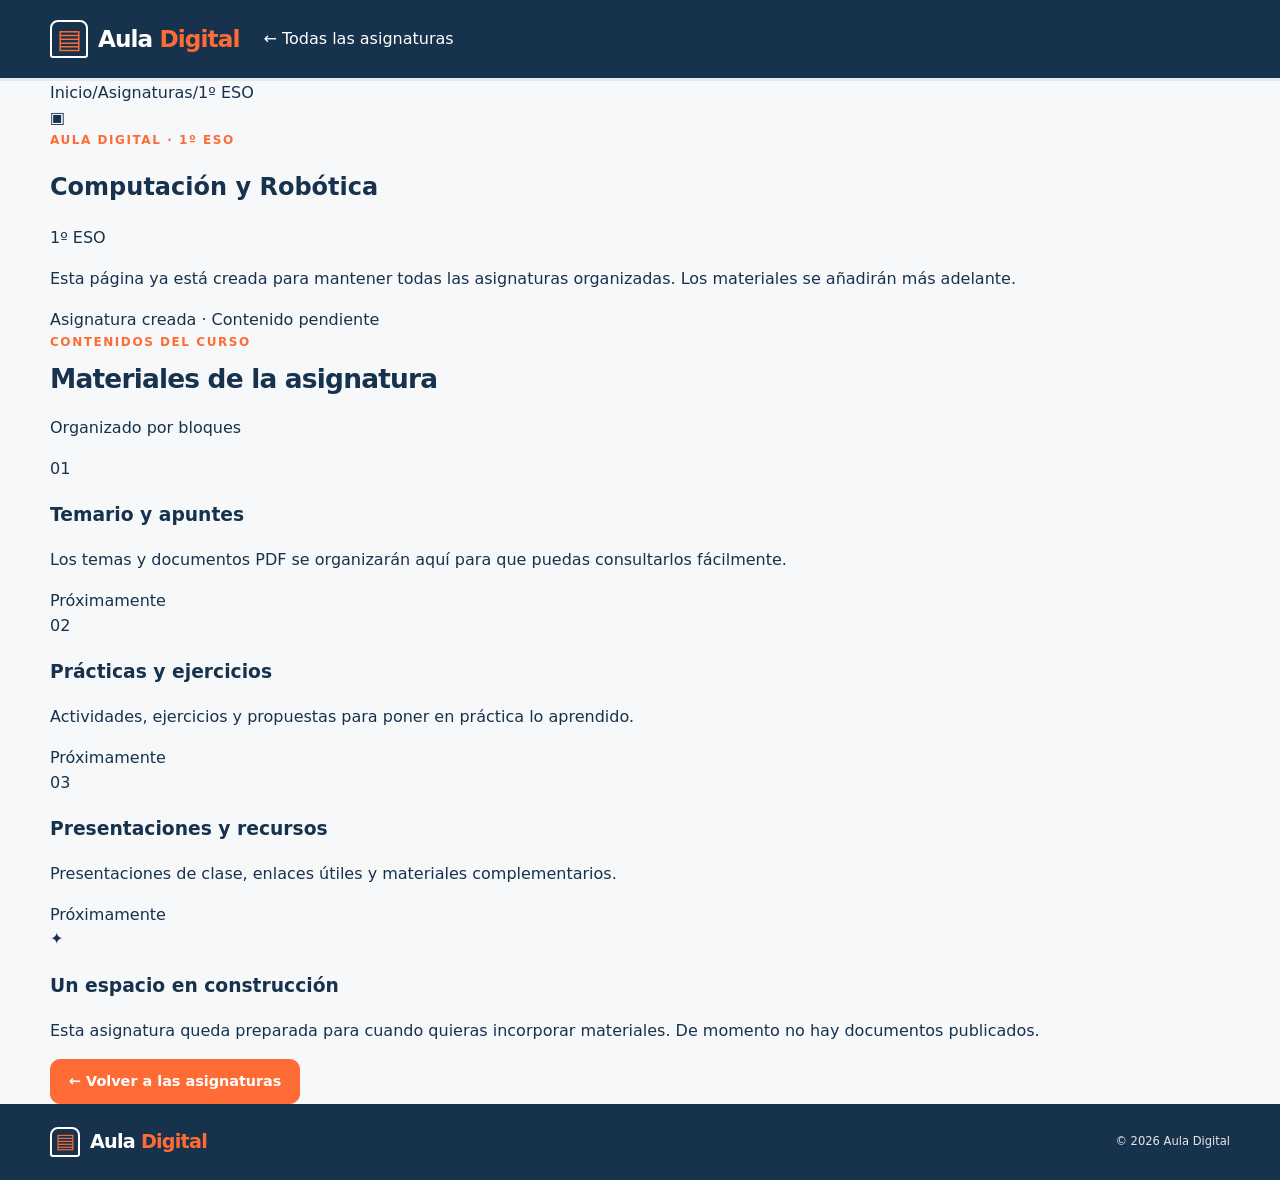
==== asignaturas/computacion-robotica-1-eso/index.html @ ad60e900 "Crear página de Computación y Robótica 1º ESO" ====
<!doctype html>
<html lang="es">
<head>
<meta charset="utf-8">
<meta name="viewport" content="width=device-width, initial-scale=1">
<meta name="description" content="Espacio reservado para la asignatura de Computación y Robótica de 1º de ESO.">
<title>Computación y Robótica · 1º ESO | Aula Digital</title>
<link rel="stylesheet" href="../../style.css">
<link rel="stylesheet" href="../../subject.css">
</head>
<body>
<header class="site-header">
  <div class="container nav-wrap">
    <a class="brand" href="../../index.html"><span class="brand-mark" aria-hidden="true">▤</span><span>Aula <em>Digital</em></span></a>
    <a class="back-link" href="../../index.html#asignaturas">← Todas las asignaturas</a>
  </div>
</header>
<main>
  <section class="subject-hero"><div class="container subject-hero-inner">
    <a class="breadcrumb" href="../../index.html">Inicio</a><span class="breadcrumb-sep">/</span><a class="breadcrumb" href="../../index.html#asignaturas">Asignaturas</a><span class="breadcrumb-sep">/</span><span class="breadcrumb-current">1º ESO</span>
    <div class="subject-heading"><div class="large-subject-icon" aria-hidden="true">▣</div><div><p class="eyebrow">AULA DIGITAL · 1º ESO</p><h1>Computación y Robótica</h1><p class="subject-level">1º ESO</p></div></div>
    <p class="subject-intro">Esta página ya está creada para mantener todas las asignaturas organizadas. Los materiales se añadirán más adelante.</p>
    <span class="status-pill">Asignatura creada · Contenido pendiente</span>
  </div></section>
  <section class="container subject-content-area">
    <div class="subject-section-heading"><div><p class="eyebrow">CONTENIDOS DEL CURSO</p><h2>Materiales de la asignatura</h2></div><p class="muted">Organizado por bloques</p></div>
    <div class="material-grid">
      <article class="material-card"><span class="material-number">01</span><div><h3>Temario y apuntes</h3><p>Los temas y documentos PDF se organizarán aquí para que puedas consultarlos fácilmente.</p></div><span class="material-status">Próximamente</span></article>
      <article class="material-card"><span class="material-number">02</span><div><h3>Prácticas y ejercicios</h3><p>Actividades, ejercicios y propuestas para poner en práctica lo aprendido.</p></div><span class="material-status">Próximamente</span></article>
      <article class="material-card"><span class="material-number">03</span><div><h3>Presentaciones y recursos</h3><p>Presentaciones de clase, enlaces útiles y materiales complementarios.</p></div><span class="material-status">Próximamente</span></article>
    </div>
    <div class="subject-note"><span class="note-icon" aria-hidden="true">✦</span><div><h3>Un espacio en construcción</h3><p>Esta asignatura queda preparada para cuando quieras incorporar materiales. De momento no hay documentos publicados.</p></div></div>
    <a class="button button-primary return-button" href="../../index.html#asignaturas">← Volver a las asignaturas</a>
  </section>
</main>
<footer class="site-footer"><div class="container footer-inner"><a class="brand footer-brand" href="../../index.html"><span class="brand-mark" aria-hidden="true">▤</span><span>Aula <em>Digital</em></span></a><p class="copyright">© <span id="year"></span> Aula Digital</p></div></footer>
<script>document.querySelector("#year").textContent = new Date().getFullYear();</script>
</body></html>
---- style.css ----
:root{--navy:#17324D;--orange:#FF6B35;--page:#F7F8FA;--surface:#FFFFFF;--muted:#66717C;--border:#E4E7EB;--navy-soft:#edf2f6;--radius:14px}
*{box-sizing:border-box}html{scroll-behavior:smooth;scroll-padding-top:90px}body{margin:0;background:var(--page);color:var(--navy);font-family:Inter,ui-sans-serif,system-ui,-apple-system,"Segoe UI",sans-serif;line-height:1.55}a{color:inherit;text-decoration:none}button,input{font:inherit}.container{width:min(1180px,calc(100% - 48px));margin-inline:auto}
.site-header{position:sticky;top:0;z-index:10;background:var(--navy);color:var(--surface);border-bottom:3px solid var(--border)}.nav-wrap{min-height:78px;display:flex;align-items:center;gap:24px}.brand{display:inline-flex;align-items:center;gap:10px;font-size:1.45rem;font-weight:800;white-space:nowrap;letter-spacing:-.04em}.brand em{color:var(--orange);font-style:normal}.brand-mark{display:inline-grid;place-items:center;width:38px;height:38px;border:2px solid var(--surface);border-radius:8px 8px 3px 3px;color:var(--orange);font-size:1.65rem;line-height:1}.main-nav{display:flex;align-items:center;justify-content:center;gap:4px;flex:1}.nav-link{padding:26px 10px 22px;font-size:.84rem;border-bottom:3px solid transparent}.nav-link:hover,.nav-link.active{border-bottom-color:var(--orange)}.search-box{display:flex;align-items:center;gap:9px;width:210px;padding:9px 13px;background:var(--surface);color:var(--navy);border:1px solid var(--border);border-radius:999px}.search-box span{font-size:1.4rem;line-height:1}.search-box input{min-width:0;width:100%;color:var(--navy);background:transparent;border:0;outline:0;font-size:.82rem}.search-box input::placeholder{color:var(--muted)}.menu-toggle{display:none;background:transparent;border:1px solid var(--border);color:var(--surface);border-radius:8px;padding:7px 10px}
.hero{background:var(--navy-soft);border-bottom:1px solid var(--border)}.hero-grid{min-height:300px;display:grid;grid-template-columns:1.05fr .9fr .48fr;align-items:center;gap:32px;padding-block:36px}.eyebrow{margin:0 0 8px;color:var(--orange);font-size:.75rem;font-weight:800;letter-spacing:.13em}.hero h1{margin:0;font-size:clamp(2.6rem,5vw,4.2rem);line-height:1.06;letter-spacing:-.055em}.hero h1 span{color:var(--orange)}.hero-lead{max-width:480px;margin:14px 0 22px;color:var(--muted);font-size:1.05rem}.button{display:inline-flex;align-items:center;justify-content:center;gap:12px;min-height:44px;padding:10px 18px;border-radius:10px;font-weight:750;font-size:.9rem}.button-primary{color:var(--surface);background:var(--orange);border:1px solid var(--orange)}.button-primary:hover{background:var(--navy);border-color:var(--navy)}
.hero-art{position:relative;min-height:190px;display:flex;align-items:center;justify-content:center}.art-circle{position:absolute;width:220px;height:220px;border-radius:50%;background:var(--border)}.art-screen{position:relative;z-index:1;display:grid;place-items:center;width:180px;height:120px;border:9px solid var(--navy);border-radius:13px;background:var(--surface);box-shadow:0 12px 0 -5px var(--navy)}.art-screen span{color:var(--orange);font-size:2.2rem;font-weight:800}.art-books{position:absolute;z-index:2;left:0;bottom:25px;display:flex;flex-direction:column;gap:4px}.art-books i{display:block;width:88px;height:17px;border:3px solid var(--navy);border-left:10px solid var(--orange);border-radius:5px;background:var(--surface)}.art-books i:nth-child(2){width:78px;margin-left:8px}.art-books i:nth-child(3){width:96px}.art-gear{position:absolute;top:4px;right:12%;color:var(--navy);font-size:3.2rem}.art-pencil{position:absolute;bottom:20px;right:1%;color:var(--orange);font-size:2.6rem;transform:rotate(12deg)}.hero-quote{margin:0;padding-left:18px;border-left:3px solid var(--orange);font-weight:750;font-style:italic}.hero-quote p{margin:0 0 12px;font-size:1.08rem}.hero-quote cite{color:var(--muted);font-size:.8rem;font-weight:500}
.section{padding-block:35px 20px}.section-heading{display:flex;align-items:center;justify-content:space-between;margin-bottom:18px}.section-title{display:flex;align-items:center;gap:14px}.section-icon{color:var(--orange);font-size:2.15rem;line-height:1}.section-title .eyebrow{margin-bottom:0;font-size:.65rem}h2{margin:0;font-size:1.65rem;letter-spacing:-.03em}.results-count{margin:0;color:var(--muted);font-size:.85rem}.subject-grid{display:grid;grid-template-columns:repeat(3,minmax(0,1fr));gap:14px}.subject-card{min-height:145px;display:flex;align-items:flex-start;gap:17px;position:relative;padding:21px 24px;border:1px solid var(--border);border-radius:9px;background:var(--surface);transition:border-color .18s,transform .18s}.subject-card:hover{border-color:var(--orange);transform:translateY(-2px)}.subject-icon{display:grid;place-items:center;flex:0 0 42px;width:42px;height:42px;color:var(--navy);font-size:2rem;line-height:1}.subject-content{display:flex;flex-direction:column;align-items:flex-start;min-width:0;padding-right:12px}.subject-content strong{font-size:1rem;line-height:1.35}.level{display:inline-block;margin-top:7px;padding:1px 9px;border:1px solid var(--orange);border-radius:999px;color:var(--orange);font-size:.73rem;font-weight:700}.subject-description{margin-top:12px;color:var(--muted);font-size:.78rem;line-height:1.55}.status{margin-top:7px;color:var(--muted);font-size:.7rem}.card-arrow{position:absolute;right:14px;top:50%;transform:translateY(-50%);color:var(--orange);font-size:1.8rem}.empty-state{padding:24px;text-align:center;color:var(--muted);background:var(--surface);border:1px dashed var(--border);border-radius:var(--radius)}
.info-strip{display:flex;align-items:center;gap:18px;margin-top:4px;margin-bottom:28px;padding:19px 23px;background:var(--navy-soft);border-radius:10px}.bulb{color:var(--orange);font-size:2.2rem}.info-strip h3,.mini-panel h3{margin:0 0 3px;font-size:.98rem}.info-strip p,.mini-panel p{margin:0;color:var(--muted);font-size:.84rem}.strip-note{margin-left:auto;color:var(--orange);font-weight:750;font-style:italic;white-space:nowrap}.extra-sections{display:grid;grid-template-columns:repeat(2,minmax(0,1fr));gap:14px;padding-bottom:34px}.mini-panel{padding:22px;border:1px solid var(--border);border-radius:var(--radius);background:var(--surface)}.mini-icon{color:var(--orange);font-size:1.6rem}.mini-panel h3{margin-top:8px}.site-footer{background:var(--navy);color:var(--surface)}.footer-inner{min-height:76px;display:flex;align-items:center;justify-content:space-between;gap:22px}.footer-brand{font-size:1.2rem}.footer-brand .brand-mark{width:30px;height:30px;font-size:1.3rem}.footer-links{display:flex;flex-wrap:wrap;gap:20px;margin:0;font-size:.75rem}.footer-links a:hover{color:var(--orange)}.copyright{margin:0;color:var(--border);font-size:.72rem;white-space:nowrap}[hidden]{display:none!important}
@media(max-width:1050px){.nav-wrap{gap:15px;flex-wrap:wrap;padding-block:12px}.main-nav{order:3;width:100%;justify-content:flex-start;overflow-x:auto}.nav-link{padding:10px 12px;white-space:nowrap}.search-box{margin-left:auto}.hero-grid{grid-template-columns:1fr 1fr}.hero-quote{grid-column:1/-1;max-width:450px}.subject-grid{grid-template-columns:repeat(2,minmax(0,1fr))}}
@media(max-width:650px){.container{width:min(100% - 30px,520px)}.nav-wrap{min-height:68px}.brand{font-size:1.25rem}.menu-toggle{display:inline-block;margin-left:auto}.search-box{order:2;width:100%;margin:0}.main-nav{display:none;order:3;flex-direction:column;align-items:stretch;gap:0;padding-bottom:6px}.main-nav.open{display:flex}.nav-link{border-bottom:0;border-left:3px solid transparent;padding:9px 12px}.nav-link.active{border-left-color:var(--orange)}.hero-grid{grid-template-columns:1fr;gap:12px;padding-block:32px}.hero-art{min-height:175px;order:2}.hero-quote{order:3}.hero h1{font-size:3.1rem}.hero-lead{font-size:.98rem}.section{padding-top:28px}.section-heading{align-items:flex-end;gap:10px}.section-title .eyebrow{display:none}h2{font-size:1.45rem}.subject-grid{grid-template-columns:1fr;gap:10px}.subject-card{min-height:130px;padding:18px 19px}.info-strip{align-items:flex-start;padding:17px}.strip-note{display:none}.extra-sections{grid-template-columns:1fr}.footer-inner{align-items:flex-start;flex-direction:column;padding-block:20px}.footer-links{gap:10px 16px}}
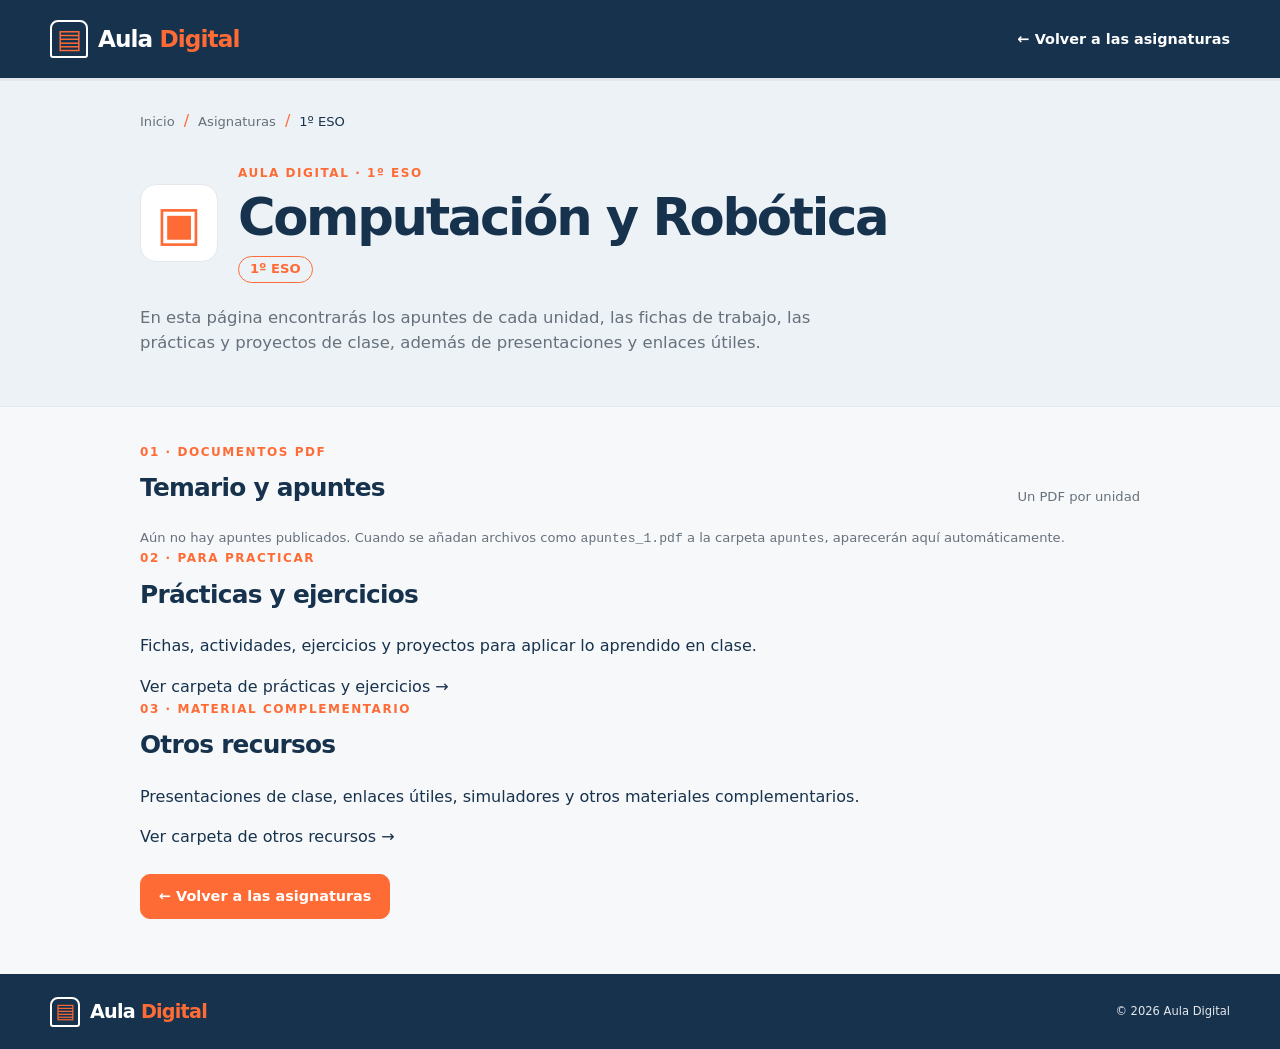
==== commit ea3dc7ad: "Organizar página de Computación y Robótica 1º ESO" ====
--- a/asignaturas/computacion-robotica-1-eso/index.html
+++ b/asignaturas/computacion-robotica-1-eso/index.html
@@ -3,36 +3,42 @@
 <head>
 <meta charset="utf-8">
 <meta name="viewport" content="width=device-width, initial-scale=1">
-<meta name="description" content="Espacio reservado para la asignatura de Computación y Robótica de 1º de ESO.">
+<meta name="description" content="Apuntes PDF, prácticas, ejercicios y recursos de Computación y Robótica de 1º ESO.">
 <title>Computación y Robótica · 1º ESO | Aula Digital</title>
 <link rel="stylesheet" href="../../style.css">
 <link rel="stylesheet" href="../../subject.css">
 </head>
 <body>
-<header class="site-header">
-  <div class="container nav-wrap">
-    <a class="brand" href="../../index.html"><span class="brand-mark" aria-hidden="true">▤</span><span>Aula <em>Digital</em></span></a>
-    <a class="back-link" href="../../index.html#asignaturas">← Todas las asignaturas</a>
-  </div>
-</header>
+<header class="site-header"><div class="container nav-wrap">
+<a class="brand" href="../../index.html"><span class="brand-mark" aria-hidden="true">▤</span><span>Aula <em>Digital</em></span></a>
+<a class="back-link" href="../../index.html#asignaturas">← Volver a las asignaturas</a>
+</div></header>
 <main>
-  <section class="subject-hero"><div class="container subject-hero-inner">
-    <a class="breadcrumb" href="../../index.html">Inicio</a><span class="breadcrumb-sep">/</span><a class="breadcrumb" href="../../index.html#asignaturas">Asignaturas</a><span class="breadcrumb-sep">/</span><span class="breadcrumb-current">1º ESO</span>
-    <div class="subject-heading"><div class="large-subject-icon" aria-hidden="true">▣</div><div><p class="eyebrow">AULA DIGITAL · 1º ESO</p><h1>Computación y Robótica</h1><p class="subject-level">1º ESO</p></div></div>
-    <p class="subject-intro">Esta página ya está creada para mantener todas las asignaturas organizadas. Los materiales se añadirán más adelante.</p>
-    <span class="status-pill">Asignatura creada · Contenido pendiente</span>
-  </div></section>
-  <section class="container subject-content-area">
-    <div class="subject-section-heading"><div><p class="eyebrow">CONTENIDOS DEL CURSO</p><h2>Materiales de la asignatura</h2></div><p class="muted">Organizado por bloques</p></div>
-    <div class="material-grid">
-      <article class="material-card"><span class="material-number">01</span><div><h3>Temario y apuntes</h3><p>Los temas y documentos PDF se organizarán aquí para que puedas consultarlos fácilmente.</p></div><span class="material-status">Próximamente</span></article>
-      <article class="material-card"><span class="material-number">02</span><div><h3>Prácticas y ejercicios</h3><p>Actividades, ejercicios y propuestas para poner en práctica lo aprendido.</p></div><span class="material-status">Próximamente</span></article>
-      <article class="material-card"><span class="material-number">03</span><div><h3>Presentaciones y recursos</h3><p>Presentaciones de clase, enlaces útiles y materiales complementarios.</p></div><span class="material-status">Próximamente</span></article>
-    </div>
-    <div class="subject-note"><span class="note-icon" aria-hidden="true">✦</span><div><h3>Un espacio en construcción</h3><p>Esta asignatura queda preparada para cuando quieras incorporar materiales. De momento no hay documentos publicados.</p></div></div>
-    <a class="button button-primary return-button" href="../../index.html#asignaturas">← Volver a las asignaturas</a>
-  </section>
-</main>
+<section class="subject-hero"><div class="container subject-hero-inner">
+<a class="breadcrumb" href="../../index.html">Inicio</a><span class="breadcrumb-sep">/</span><a class="breadcrumb" href="../../index.html#asignaturas">Asignaturas</a><span class="breadcrumb-sep">/</span><span class="breadcrumb-current">1º ESO</span>
+<div class="subject-heading"><div class="large-subject-icon" aria-hidden="true">▣</div><div><p class="eyebrow">AULA DIGITAL · 1º ESO</p><h1>Computación y Robótica</h1><p class="subject-level">1º ESO</p></div></div>
+<p class="subject-intro">En esta página encontrarás los apuntes de cada unidad, las fichas de trabajo, las prácticas y proyectos de clase, además de presentaciones y enlaces útiles.</p>
+</div></section>
+<section class="container subject-content-area">
+<section class="resource-section" id="temario"><div class="subject-section-heading"><div><p class="eyebrow">01 · DOCUMENTOS PDF</p><h2>Temario y apuntes</h2></div><p class="muted">Un PDF por unidad</p></div>
+<div class="material-grid unit-grid" id="unit-list" data-folder="apuntes"><p class="muted">Comprobando los apuntes disponibles…</p></div>
+<p class="empty-materials muted" id="unit-empty" hidden>Aún no hay apuntes publicados. Cuando se añadan archivos como <code>apuntes_1.pdf</code> a la carpeta <code>apuntes</code>, aparecerán aquí automáticamente.</p></section>
+<section class="resource-section" id="practicas"><div class="subject-section-heading"><div><p class="eyebrow">02 · PARA PRACTICAR</p><h2>Prácticas y ejercicios</h2></div></div>
+<div class="resource-panel"><p>Fichas, actividades, ejercicios y proyectos para aplicar lo aprendido en clase.</p><a class="text-link" href="practicas/">Ver carpeta de prácticas y ejercicios →</a></div></section>
+<section class="resource-section" id="recursos"><div class="subject-section-heading"><div><p class="eyebrow">03 · MATERIAL COMPLEMENTARIO</p><h2>Otros recursos</h2></div></div>
+<div class="resource-panel"><p>Presentaciones de clase, enlaces útiles, simuladores y otros materiales complementarios.</p><a class="text-link" href="recursos/">Ver carpeta de otros recursos →</a></div></section>
+<a class="button button-primary return-button" href="../../index.html#asignaturas">← Volver a las asignaturas</a>
+</section></main>
 <footer class="site-footer"><div class="container footer-inner"><a class="brand footer-brand" href="../../index.html"><span class="brand-mark" aria-hidden="true">▤</span><span>Aula <em>Digital</em></span></a><p class="copyright">© <span id="year"></span> Aula Digital</p></div></footer>
-<script>document.querySelector("#year").textContent = new Date().getFullYear();</script>
+<script>
+document.querySelector("#year").textContent = new Date().getFullYear();
+(async function(){
+ const list=document.querySelector("#unit-list"), empty=document.querySelector("#unit-empty");
+ const files=Array.from({length:20},(_,i)=>i+1);
+ const found=await Promise.all(files.map(async n=>{const name="apuntes_"+n+".pdf";try{const r=await fetch("apuntes/"+name,{method:"HEAD"});return r.ok?{n,name}:null}catch(e){return null}}));
+ const available=found.filter(Boolean);list.replaceChildren();
+ available.forEach(({n,name})=>{const card=document.createElement("article");card.className="material-card";const num=document.createElement("span");num.className="material-number";num.textContent=String(n).padStart(2,"0");const body=document.createElement("div");const title=document.createElement("h3");title.textContent="Unidad "+n;const desc=document.createElement("p");desc.textContent="Apuntes de la unidad "+n+" en PDF.";body.append(title,desc);const link=document.createElement("a");link.className="material-status";link.href="apuntes/"+name;link.target="_blank";link.rel="noopener";link.textContent="Abrir PDF ↗";card.append(num,body,link);list.append(card)});
+ empty.hidden=available.length>0; if(!available.length) list.hidden=true;
+})();
+</script>
 </body></html>
--- a/subject.css
+++ b/subject.css
@@ -0,0 +1,3 @@
+.back-link{margin-left:auto;color:#FFFFFF;font-size:.9rem;font-weight:650}.back-link:hover,.breadcrumb:hover{color:var(--orange)}
+.subject-hero{background:var(--navy-soft);border-bottom:1px solid var(--border);padding:28px 0 38px}.subject-hero-inner{max-width:1000px}.breadcrumb{color:var(--muted);font-size:.82rem}.breadcrumb-sep{padding:0 9px;color:var(--orange)}.breadcrumb-current{color:var(--navy);font-size:.82rem}.subject-heading{display:flex;align-items:center;gap:20px;margin-top:30px}.large-subject-icon{display:grid;place-items:center;flex:0 0 78px;width:78px;height:78px;border:1px solid var(--border);border-radius:16px;background:var(--surface);color:var(--orange);font-size:3rem}.subject-heading .eyebrow{margin-bottom:6px}.subject-heading h1{margin:0;font-size:clamp(2rem,4vw,3.2rem);line-height:1.15;letter-spacing:-.045em}.subject-level{display:inline-block;margin:9px 0 0;padding:2px 11px;border:1px solid var(--orange);border-radius:999px;color:var(--orange);font-size:.82rem;font-weight:750}.subject-intro{max-width:720px;margin:22px 0 12px;color:var(--muted);font-size:1.03rem}.status-pill{display:inline-flex;padding:5px 11px;border-radius:999px;background:var(--surface);border:1px solid var(--border);color:var(--muted);font-size:.78rem;font-weight:650}.subject-content-area{max-width:1000px;padding-top:36px;padding-bottom:55px}.subject-section-heading{display:flex;align-items:end;justify-content:space-between;gap:16px;margin-bottom:20px}.subject-section-heading h2{font-size:1.55rem}.muted{margin:0;color:var(--muted);font-size:.82rem}.material-grid{display:grid;grid-template-columns:1fr;gap:12px}.material-card{display:grid;grid-template-columns:52px 1fr auto;align-items:center;gap:18px;padding:22px;background:var(--surface);border:1px solid var(--border);border-radius:12px}.material-number{display:grid;place-items:center;width:48px;height:48px;border-radius:10px;background:var(--navy);color:var(--surface);font-weight:800}.material-card h3{margin:0 0 5px;font-size:1rem}.material-card p{margin:0;color:var(--muted);font-size:.86rem}.material-status{color:var(--orange);font-size:.78rem;font-weight:750;white-space:nowrap}.subject-note{display:flex;gap:15px;align-items:flex-start;margin-top:22px;padding:20px;background:var(--navy-soft);border-radius:12px}.note-icon{color:var(--orange);font-size:1.8rem}.subject-note h3{margin:0 0 4px;font-size:.98rem}.subject-note p{margin:0;color:var(--muted);font-size:.86rem}.return-button{margin-top:24px}.footer-inner .copyright{margin-left:auto}
+@media(max-width:650px){.back-link{font-size:.8rem}.subject-hero{padding-top:22px}.subject-heading{align-items:flex-start;gap:14px;margin-top:24px}.large-subject-icon{flex-basis:58px;width:58px;height:58px;font-size:2.2rem}.subject-heading h1{font-size:1.9rem}.subject-intro{font-size:.95rem}.subject-content-area{padding-top:28px}.subject-section-heading{align-items:flex-start;flex-direction:column}.material-card{grid-template-columns:42px 1fr;gap:12px;padding:16px}.material-number{width:40px;height:40px}.material-status{grid-column:2}.footer-inner .copyright{margin-left:0}}
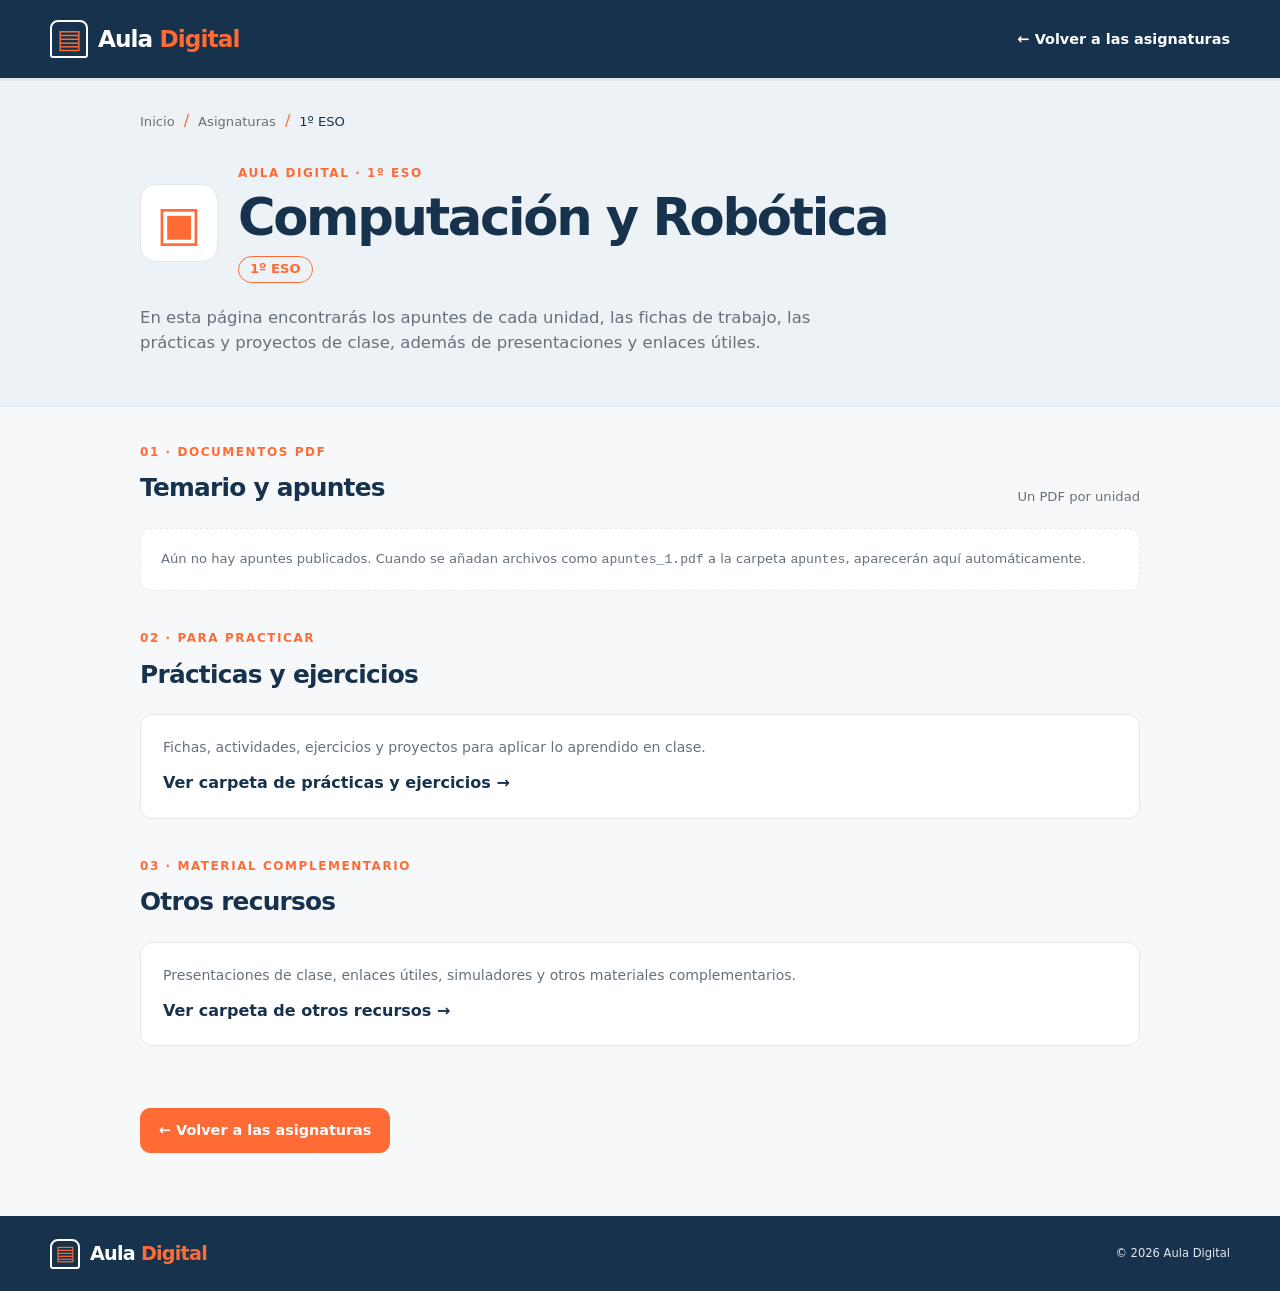
==== commit 403d473e: "Enlazar carpetas de materiales en GitHub" ====
--- a/asignaturas/computacion-robotica-1-eso/index.html
+++ b/asignaturas/computacion-robotica-1-eso/index.html
@@ -24,9 +24,9 @@
 <div class="material-grid unit-grid" id="unit-list" data-folder="apuntes"><p class="muted">Comprobando los apuntes disponibles…</p></div>
 <p class="empty-materials muted" id="unit-empty" hidden>Aún no hay apuntes publicados. Cuando se añadan archivos como <code>apuntes_1.pdf</code> a la carpeta <code>apuntes</code>, aparecerán aquí automáticamente.</p></section>
 <section class="resource-section" id="practicas"><div class="subject-section-heading"><div><p class="eyebrow">02 · PARA PRACTICAR</p><h2>Prácticas y ejercicios</h2></div></div>
-<div class="resource-panel"><p>Fichas, actividades, ejercicios y proyectos para aplicar lo aprendido en clase.</p><a class="text-link" href="practicas/">Ver carpeta de prácticas y ejercicios →</a></div></section>
+<div class="resource-panel"><p>Fichas, actividades, ejercicios y proyectos para aplicar lo aprendido en clase.</p><a class="text-link" href="https://github.com/profealbertod/aula-digital/tree/main/asignaturas/computacion-robotica-1-eso/practicas" target="_blank" rel="noopener">Ver carpeta de prácticas y ejercicios →</a></div></section>
 <section class="resource-section" id="recursos"><div class="subject-section-heading"><div><p class="eyebrow">03 · MATERIAL COMPLEMENTARIO</p><h2>Otros recursos</h2></div></div>
-<div class="resource-panel"><p>Presentaciones de clase, enlaces útiles, simuladores y otros materiales complementarios.</p><a class="text-link" href="recursos/">Ver carpeta de otros recursos →</a></div></section>
+<div class="resource-panel"><p>Presentaciones de clase, enlaces útiles, simuladores y otros materiales complementarios.</p><a class="text-link" href="https://github.com/profealbertod/aula-digital/tree/main/asignaturas/computacion-robotica-1-eso/recursos" target="_blank" rel="noopener">Ver carpeta de otros recursos →</a></div></section>
 <a class="button button-primary return-button" href="../../index.html#asignaturas">← Volver a las asignaturas</a>
 </section></main>
 <footer class="site-footer"><div class="container footer-inner"><a class="brand footer-brand" href="../../index.html"><span class="brand-mark" aria-hidden="true">▤</span><span>Aula <em>Digital</em></span></a><p class="copyright">© <span id="year"></span> Aula Digital</p></div></footer>
--- a/subject.css
+++ b/subject.css
@@ -1,3 +1,5 @@
 .back-link{margin-left:auto;color:#FFFFFF;font-size:.9rem;font-weight:650}.back-link:hover,.breadcrumb:hover{color:var(--orange)}
 .subject-hero{background:var(--navy-soft);border-bottom:1px solid var(--border);padding:28px 0 38px}.subject-hero-inner{max-width:1000px}.breadcrumb{color:var(--muted);font-size:.82rem}.breadcrumb-sep{padding:0 9px;color:var(--orange)}.breadcrumb-current{color:var(--navy);font-size:.82rem}.subject-heading{display:flex;align-items:center;gap:20px;margin-top:30px}.large-subject-icon{display:grid;place-items:center;flex:0 0 78px;width:78px;height:78px;border:1px solid var(--border);border-radius:16px;background:var(--surface);color:var(--orange);font-size:3rem}.subject-heading .eyebrow{margin-bottom:6px}.subject-heading h1{margin:0;font-size:clamp(2rem,4vw,3.2rem);line-height:1.15;letter-spacing:-.045em}.subject-level{display:inline-block;margin:9px 0 0;padding:2px 11px;border:1px solid var(--orange);border-radius:999px;color:var(--orange);font-size:.82rem;font-weight:750}.subject-intro{max-width:720px;margin:22px 0 12px;color:var(--muted);font-size:1.03rem}.status-pill{display:inline-flex;padding:5px 11px;border-radius:999px;background:var(--surface);border:1px solid var(--border);color:var(--muted);font-size:.78rem;font-weight:650}.subject-content-area{max-width:1000px;padding-top:36px;padding-bottom:55px}.subject-section-heading{display:flex;align-items:end;justify-content:space-between;gap:16px;margin-bottom:20px}.subject-section-heading h2{font-size:1.55rem}.muted{margin:0;color:var(--muted);font-size:.82rem}.material-grid{display:grid;grid-template-columns:1fr;gap:12px}.material-card{display:grid;grid-template-columns:52px 1fr auto;align-items:center;gap:18px;padding:22px;background:var(--surface);border:1px solid var(--border);border-radius:12px}.material-number{display:grid;place-items:center;width:48px;height:48px;border-radius:10px;background:var(--navy);color:var(--surface);font-weight:800}.material-card h3{margin:0 0 5px;font-size:1rem}.material-card p{margin:0;color:var(--muted);font-size:.86rem}.material-status{color:var(--orange);font-size:.78rem;font-weight:750;white-space:nowrap}.subject-note{display:flex;gap:15px;align-items:flex-start;margin-top:22px;padding:20px;background:var(--navy-soft);border-radius:12px}.note-icon{color:var(--orange);font-size:1.8rem}.subject-note h3{margin:0 0 4px;font-size:.98rem}.subject-note p{margin:0;color:var(--muted);font-size:.86rem}.return-button{margin-top:24px}.footer-inner .copyright{margin-left:auto}
-@media(max-width:650px){.back-link{font-size:.8rem}.subject-hero{padding-top:22px}.subject-heading{align-items:flex-start;gap:14px;margin-top:24px}.large-subject-icon{flex-basis:58px;width:58px;height:58px;font-size:2.2rem}.subject-heading h1{font-size:1.9rem}.subject-intro{font-size:.95rem}.subject-content-area{padding-top:28px}.subject-section-heading{align-items:flex-start;flex-direction:column}.material-card{grid-template-columns:42px 1fr;gap:12px;padding:16px}.material-number{width:40px;height:40px}.material-status{grid-column:2}.footer-inner .copyright{margin-left:0}}+@media(max-width:650px){.back-link{font-size:.8rem}.subject-hero{padding-top:22px}.subject-heading{align-items:flex-start;gap:14px;margin-top:24px}.large-subject-icon{flex-basis:58px;width:58px;height:58px;font-size:2.2rem}.subject-heading h1{font-size:1.9rem}.subject-intro{font-size:.95rem}.subject-content-area{padding-top:28px}.subject-section-heading{align-items:flex-start;flex-direction:column}.material-card{grid-template-columns:42px 1fr;gap:12px;padding:16px}.material-number{width:40px;height:40px}.material-status{grid-column:2}.footer-inner .copyright{margin-left:0}}
+.main-nav-simple{justify-content:flex-end}.intro-section{padding:36px 0 12px}.intro-section>h2{margin:0 0 20px;font-size:1.8rem}.intro-grid{display:grid;grid-template-columns:repeat(3,minmax(0,1fr));gap:14px}.intro-card{padding:22px;border:1px solid var(--border);border-radius:10px;background:var(--surface)}.intro-number{display:inline-grid;place-items:center;width:34px;height:34px;margin-bottom:10px;border-radius:8px;background:var(--navy);color:var(--surface);font-weight:800}.intro-card h3{margin:0 0 6px;font-size:1rem}.intro-card p,.resource-panel p{margin:0;color:var(--muted);font-size:.88rem}.resource-section{margin-bottom:38px;scroll-margin-top:95px}.resource-panel{padding:22px;border:1px solid var(--border);border-radius:12px;background:var(--surface)}.text-link{display:inline-block;margin-top:12px;color:var(--navy);font-weight:750}.text-link:hover{color:var(--orange)}.empty-materials{padding:20px;border:1px dashed var(--border);border-radius:10px;background:var(--surface)}.unit-grid[hidden]{display:none}.material-status{justify-self:end}.material-status:hover{color:var(--navy)}.return-button{margin-bottom:8px}
+@media(max-width:650px){.intro-grid{grid-template-columns:1fr}.intro-section{padding-top:28px}.intro-section>h2{font-size:1.5rem}.main-nav-simple{display:flex;order:0;width:auto;flex:1;flex-direction:row;padding:0}.main-nav-simple .nav-link{padding:10px}.nav-wrap{gap:12px}.search-box{order:0;width:100%}.material-status{grid-column:2;justify-self:start}}
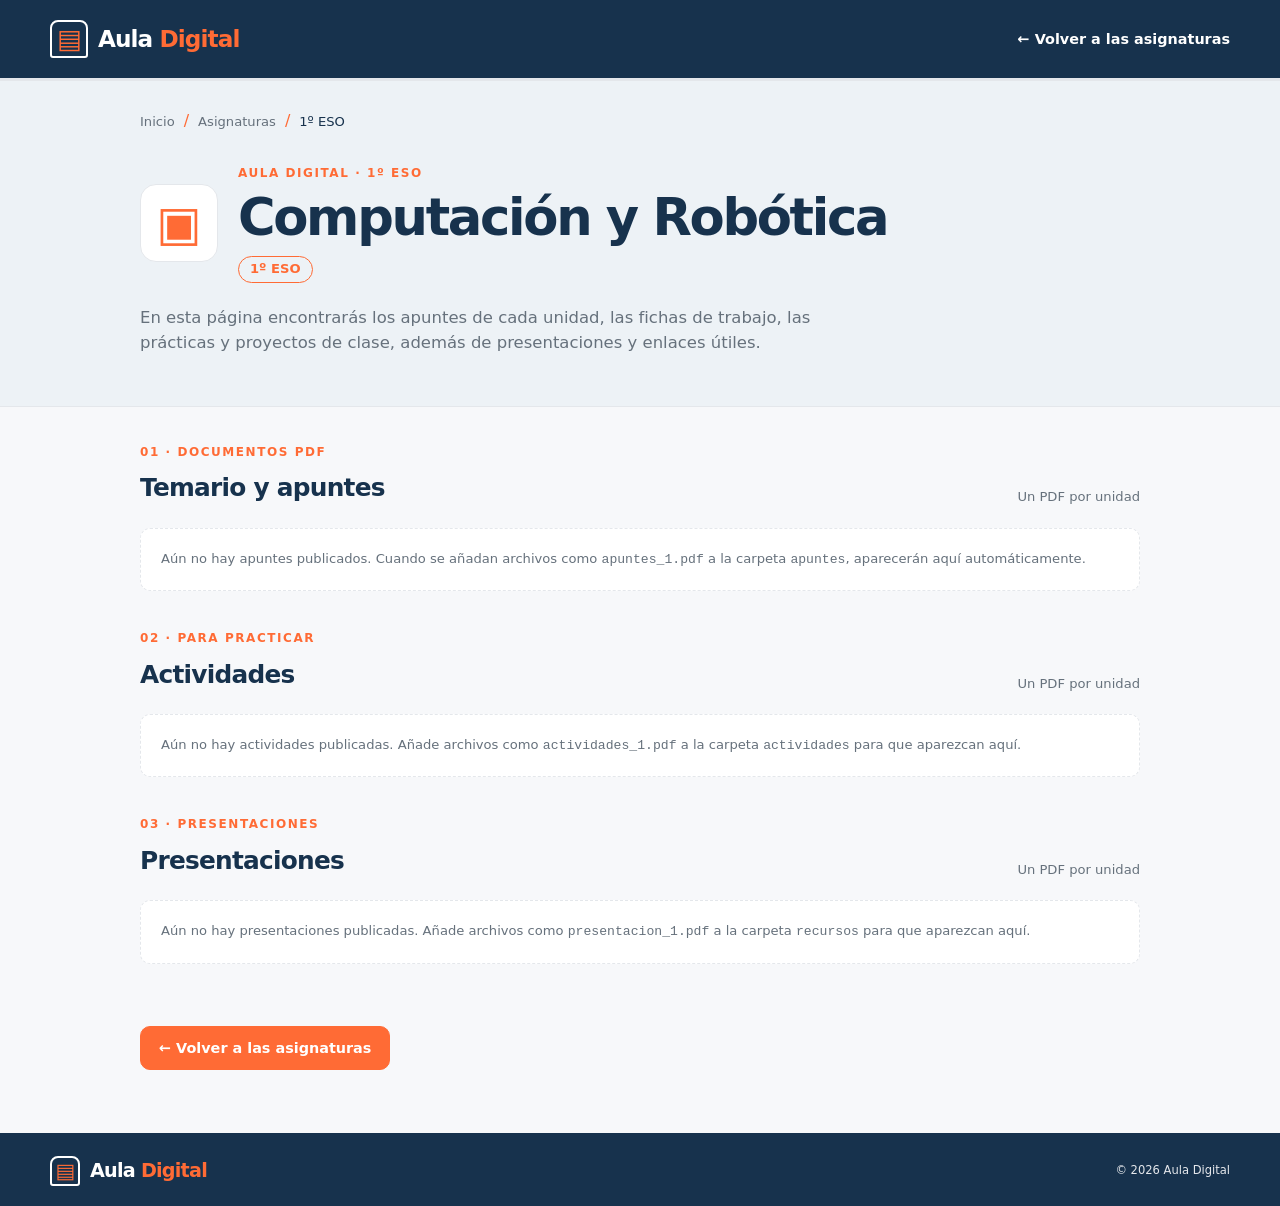
==== commit fcde9904: "Show activities and presentations PDFs by unit" ====
--- a/asignaturas/computacion-robotica-1-eso/index.html
+++ b/asignaturas/computacion-robotica-1-eso/index.html
@@ -23,22 +23,43 @@
 <section class="resource-section" id="temario"><div class="subject-section-heading"><div><p class="eyebrow">01 · DOCUMENTOS PDF</p><h2>Temario y apuntes</h2></div><p class="muted">Un PDF por unidad</p></div>
 <div class="material-grid unit-grid" id="unit-list" data-folder="apuntes"><p class="muted">Comprobando los apuntes disponibles…</p></div>
 <p class="empty-materials muted" id="unit-empty" hidden>Aún no hay apuntes publicados. Cuando se añadan archivos como <code>apuntes_1.pdf</code> a la carpeta <code>apuntes</code>, aparecerán aquí automáticamente.</p></section>
-<section class="resource-section" id="practicas"><div class="subject-section-heading"><div><p class="eyebrow">02 · PARA PRACTICAR</p><h2>Prácticas y ejercicios</h2></div></div>
-<div class="resource-panel"><p>Fichas, actividades, ejercicios y proyectos para aplicar lo aprendido en clase.</p><a class="text-link" href="https://github.com/profealbertod/aula-digital/tree/main/asignaturas/computacion-robotica-1-eso/practicas" target="_blank" rel="noopener">Ver carpeta de prácticas y ejercicios →</a></div></section>
-<section class="resource-section" id="recursos"><div class="subject-section-heading"><div><p class="eyebrow">03 · MATERIAL COMPLEMENTARIO</p><h2>Otros recursos</h2></div></div>
-<div class="resource-panel"><p>Presentaciones de clase, enlaces útiles, simuladores y otros materiales complementarios.</p><a class="text-link" href="https://github.com/profealbertod/aula-digital/tree/main/asignaturas/computacion-robotica-1-eso/recursos" target="_blank" rel="noopener">Ver carpeta de otros recursos →</a></div></section>
+<section class="resource-section" id="actividades"><div class="subject-section-heading"><div><p class="eyebrow">02 · PARA PRACTICAR</p><h2>Actividades</h2></div><p class="muted">Un PDF por unidad</p></div>
+<div class="material-grid unit-grid" id="activities-list" data-folder="actividades"><p class="muted">Comprobando las actividades disponibles…</p></div>
+<p class="empty-materials muted" id="activities-empty" hidden>Aún no hay actividades publicadas. Añade archivos como <code>actividades_1.pdf</code> a la carpeta <code>actividades</code> para que aparezcan aquí.</p></section>
+<section class="resource-section" id="recursos"><div class="subject-section-heading"><div><p class="eyebrow">03 · PRESENTACIONES</p><h2>Presentaciones</h2></div><p class="muted">Un PDF por unidad</p></div>
+<div class="material-grid unit-grid" id="presentations-list" data-folder="recursos"><p class="muted">Comprobando las presentaciones disponibles…</p></div>
+<p class="empty-materials muted" id="presentations-empty" hidden>Aún no hay presentaciones publicadas. Añade archivos como <code>presentacion_1.pdf</code> a la carpeta <code>recursos</code> para que aparezcan aquí.</p></section>
 <a class="button button-primary return-button" href="../../index.html#asignaturas">← Volver a las asignaturas</a>
 </section></main>
 <footer class="site-footer"><div class="container footer-inner"><a class="brand footer-brand" href="../../index.html"><span class="brand-mark" aria-hidden="true">▤</span><span>Aula <em>Digital</em></span></a><p class="copyright">© <span id="year"></span> Aula Digital</p></div></footer>
 <script>
 document.querySelector("#year").textContent = new Date().getFullYear();
 (async function(){
- const list=document.querySelector("#unit-list"), empty=document.querySelector("#unit-empty");
- const files=Array.from({length:20},(_,i)=>i+1);
- const found=await Promise.all(files.map(async n=>{const name="apuntes_"+n+".pdf";try{const r=await fetch("apuntes/"+name,{method:"HEAD"});return r.ok?{n,name}:null}catch(e){return null}}));
- const available=found.filter(Boolean);list.replaceChildren();
- available.forEach(({n,name})=>{const card=document.createElement("article");card.className="material-card";const num=document.createElement("span");num.className="material-number";num.textContent=String(n).padStart(2,"0");const body=document.createElement("div");const title=document.createElement("h3");title.textContent="Unidad "+n;const desc=document.createElement("p");desc.textContent="Apuntes de la unidad "+n+" en PDF.";body.append(title,desc);const link=document.createElement("a");link.className="material-status";link.href="apuntes/"+name;link.target="_blank";link.rel="noopener";link.textContent="Abrir PDF ↗";card.append(num,body,link);list.append(card)});
- empty.hidden=available.length>0; if(!available.length) list.hidden=true;
+ const configs=[
+  {list:"#unit-list",empty:"#unit-empty",folder:"apuntes",prefix:"apuntes_",label:"Unidad"},
+  {list:"#activities-list",empty:"#activities-empty",folder:"actividades",prefix:"actividades_",label:"Actividad"},
+  {list:"#presentations-list",empty:"#presentations-empty",folder:"recursos",prefix:"presentacion_",label:"Presentación"}
+ ];
+ let titles={};
+ try { const response=await fetch("unidades.json?v=3",{cache:"no-store"}); if(response.ok) titles=await response.json(); } catch(e) {}
+ for(const config of configs){
+  const list=document.querySelector(config.list), empty=document.querySelector(config.empty);
+  const found=await Promise.all(Array.from({length:20},(_,i)=>i+1).map(async n=>{
+   const name=config.prefix+n+".pdf";
+   try{const r=await fetch(config.folder+"/"+name,{method:"HEAD"});return r.ok?{n,name}:null}catch(e){return null}
+  }));
+  const available=found.filter(Boolean);list.replaceChildren();
+  available.forEach(({n,name})=>{
+   const card=document.createElement("article");card.className="material-card";
+   const num=document.createElement("span");num.className="material-number";num.textContent=String(n).padStart(2,"0");
+   const body=document.createElement("div");const title=document.createElement("h3");
+   title.textContent=(config.label==="Unidad"?"Unidad ":config.label+" ")+n+(config.label==="Unidad"&&titles[String(n)]?": "+titles[String(n)]:"");
+   const desc=document.createElement("p");desc.textContent=config.label==="Unidad"?"Apuntes de la unidad "+n+" en PDF.":config.label+" de la unidad "+n+" en PDF.";
+   body.append(title,desc);const link=document.createElement("a");link.className="material-status";link.href=config.folder+"/"+name;link.target="_blank";link.rel="noopener";link.textContent="Abrir PDF ↗";
+   card.append(num,body,link);list.append(card);
+  });
+  empty.hidden=available.length>0;list.hidden=available.length===0;
+ }
 })();
 </script>
 </body></html>
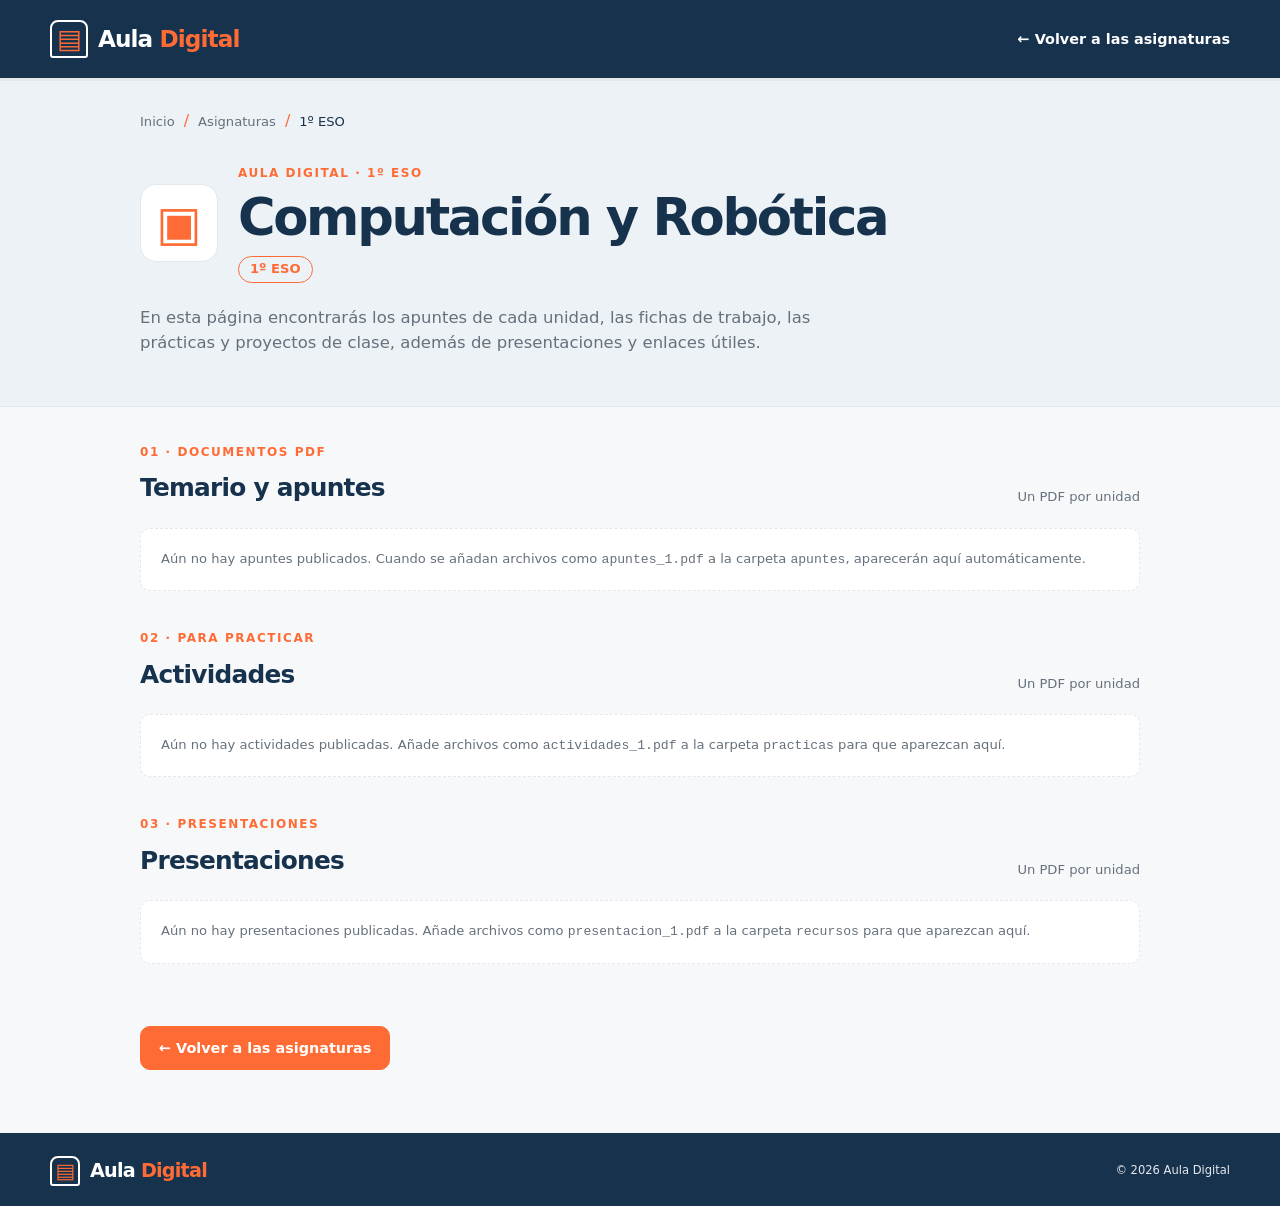
==== commit 7cb3ff14: "Corregir carpeta de actividades a practicas" ====
--- a/asignaturas/computacion-robotica-1-eso/index.html
+++ b/asignaturas/computacion-robotica-1-eso/index.html
@@ -24,8 +24,8 @@
 <div class="material-grid unit-grid" id="unit-list" data-folder="apuntes"><p class="muted">Comprobando los apuntes disponibles…</p></div>
 <p class="empty-materials muted" id="unit-empty" hidden>Aún no hay apuntes publicados. Cuando se añadan archivos como <code>apuntes_1.pdf</code> a la carpeta <code>apuntes</code>, aparecerán aquí automáticamente.</p></section>
 <section class="resource-section" id="actividades"><div class="subject-section-heading"><div><p class="eyebrow">02 · PARA PRACTICAR</p><h2>Actividades</h2></div><p class="muted">Un PDF por unidad</p></div>
-<div class="material-grid unit-grid" id="activities-list" data-folder="actividades"><p class="muted">Comprobando las actividades disponibles…</p></div>
-<p class="empty-materials muted" id="activities-empty" hidden>Aún no hay actividades publicadas. Añade archivos como <code>actividades_1.pdf</code> a la carpeta <code>actividades</code> para que aparezcan aquí.</p></section>
+<div class="material-grid unit-grid" id="activities-list" data-folder="practicas"><p class="muted">Comprobando las actividades disponibles…</p></div>
+<p class="empty-materials muted" id="activities-empty" hidden>Aún no hay actividades publicadas. Añade archivos como <code>actividades_1.pdf</code> a la carpeta <code>practicas</code> para que aparezcan aquí.</p></section>
 <section class="resource-section" id="recursos"><div class="subject-section-heading"><div><p class="eyebrow">03 · PRESENTACIONES</p><h2>Presentaciones</h2></div><p class="muted">Un PDF por unidad</p></div>
 <div class="material-grid unit-grid" id="presentations-list" data-folder="recursos"><p class="muted">Comprobando las presentaciones disponibles…</p></div>
 <p class="empty-materials muted" id="presentations-empty" hidden>Aún no hay presentaciones publicadas. Añade archivos como <code>presentacion_1.pdf</code> a la carpeta <code>recursos</code> para que aparezcan aquí.</p></section>
@@ -37,7 +37,7 @@
 (async function(){
  const configs=[
   {list:"#unit-list",empty:"#unit-empty",folder:"apuntes",prefix:"apuntes_",label:"Unidad"},
-  {list:"#activities-list",empty:"#activities-empty",folder:"actividades",prefix:"actividades_",label:"Actividad"},
+  {list:"#activities-list",empty:"#activities-empty",folder:"practicas",prefix:"actividades_",label:"Actividad"},
   {list:"#presentations-list",empty:"#presentations-empty",folder:"recursos",prefix:"presentacion_",label:"Presentación"}
  ];
  let titles={};
--- a/style.css
+++ b/style.css
@@ -6,4 +6,6 @@
 .section{padding-block:35px 20px}.section-heading{display:flex;align-items:center;justify-content:space-between;margin-bottom:18px}.section-title{display:flex;align-items:center;gap:14px}.section-icon{color:var(--orange);font-size:2.15rem;line-height:1}.section-title .eyebrow{margin-bottom:0;font-size:.65rem}h2{margin:0;font-size:1.65rem;letter-spacing:-.03em}.results-count{margin:0;color:var(--muted);font-size:.85rem}.subject-grid{display:grid;grid-template-columns:repeat(3,minmax(0,1fr));gap:14px}.subject-card{min-height:145px;display:flex;align-items:flex-start;gap:17px;position:relative;padding:21px 24px;border:1px solid var(--border);border-radius:9px;background:var(--surface);transition:border-color .18s,transform .18s}.subject-card:hover{border-color:var(--orange);transform:translateY(-2px)}.subject-icon{display:grid;place-items:center;flex:0 0 42px;width:42px;height:42px;color:var(--navy);font-size:2rem;line-height:1}.subject-content{display:flex;flex-direction:column;align-items:flex-start;min-width:0;padding-right:12px}.subject-content strong{font-size:1rem;line-height:1.35}.level{display:inline-block;margin-top:7px;padding:1px 9px;border:1px solid var(--orange);border-radius:999px;color:var(--orange);font-size:.73rem;font-weight:700}.subject-description{margin-top:12px;color:var(--muted);font-size:.78rem;line-height:1.55}.status{margin-top:7px;color:var(--muted);font-size:.7rem}.card-arrow{position:absolute;right:14px;top:50%;transform:translateY(-50%);color:var(--orange);font-size:1.8rem}.empty-state{padding:24px;text-align:center;color:var(--muted);background:var(--surface);border:1px dashed var(--border);border-radius:var(--radius)}
 .info-strip{display:flex;align-items:center;gap:18px;margin-top:4px;margin-bottom:28px;padding:19px 23px;background:var(--navy-soft);border-radius:10px}.bulb{color:var(--orange);font-size:2.2rem}.info-strip h3,.mini-panel h3{margin:0 0 3px;font-size:.98rem}.info-strip p,.mini-panel p{margin:0;color:var(--muted);font-size:.84rem}.strip-note{margin-left:auto;color:var(--orange);font-weight:750;font-style:italic;white-space:nowrap}.extra-sections{display:grid;grid-template-columns:repeat(2,minmax(0,1fr));gap:14px;padding-bottom:34px}.mini-panel{padding:22px;border:1px solid var(--border);border-radius:var(--radius);background:var(--surface)}.mini-icon{color:var(--orange);font-size:1.6rem}.mini-panel h3{margin-top:8px}.site-footer{background:var(--navy);color:var(--surface)}.footer-inner{min-height:76px;display:flex;align-items:center;justify-content:space-between;gap:22px}.footer-brand{font-size:1.2rem}.footer-brand .brand-mark{width:30px;height:30px;font-size:1.3rem}.footer-links{display:flex;flex-wrap:wrap;gap:20px;margin:0;font-size:.75rem}.footer-links a:hover{color:var(--orange)}.copyright{margin:0;color:var(--border);font-size:.72rem;white-space:nowrap}[hidden]{display:none!important}
 @media(max-width:1050px){.nav-wrap{gap:15px;flex-wrap:wrap;padding-block:12px}.main-nav{order:3;width:100%;justify-content:flex-start;overflow-x:auto}.nav-link{padding:10px 12px;white-space:nowrap}.search-box{margin-left:auto}.hero-grid{grid-template-columns:1fr 1fr}.hero-quote{grid-column:1/-1;max-width:450px}.subject-grid{grid-template-columns:repeat(2,minmax(0,1fr))}}
-@media(max-width:650px){.container{width:min(100% - 30px,520px)}.nav-wrap{min-height:68px}.brand{font-size:1.25rem}.menu-toggle{display:inline-block;margin-left:auto}.search-box{order:2;width:100%;margin:0}.main-nav{display:none;order:3;flex-direction:column;align-items:stretch;gap:0;padding-bottom:6px}.main-nav.open{display:flex}.nav-link{border-bottom:0;border-left:3px solid transparent;padding:9px 12px}.nav-link.active{border-left-color:var(--orange)}.hero-grid{grid-template-columns:1fr;gap:12px;padding-block:32px}.hero-art{min-height:175px;order:2}.hero-quote{order:3}.hero h1{font-size:3.1rem}.hero-lead{font-size:.98rem}.section{padding-top:28px}.section-heading{align-items:flex-end;gap:10px}.section-title .eyebrow{display:none}h2{font-size:1.45rem}.subject-grid{grid-template-columns:1fr;gap:10px}.subject-card{min-height:130px;padding:18px 19px}.info-strip{align-items:flex-start;padding:17px}.strip-note{display:none}.extra-sections{grid-template-columns:1fr}.footer-inner{align-items:flex-start;flex-direction:column;padding-block:20px}.footer-links{gap:10px 16px}}+@media(max-width:650px){.container{width:min(100% - 30px,520px)}.nav-wrap{min-height:68px}.brand{font-size:1.25rem}.menu-toggle{display:inline-block;margin-left:auto}.search-box{order:2;width:100%;margin:0}.main-nav{display:none;order:3;flex-direction:column;align-items:stretch;gap:0;padding-bottom:6px}.main-nav.open{display:flex}.nav-link{border-bottom:0;border-left:3px solid transparent;padding:9px 12px}.nav-link.active{border-left-color:var(--orange)}.hero-grid{grid-template-columns:1fr;gap:12px;padding-block:32px}.hero-art{min-height:175px;order:2}.hero-quote{order:3}.hero h1{font-size:3.1rem}.hero-lead{font-size:.98rem}.section{padding-top:28px}.section-heading{align-items:flex-end;gap:10px}.section-title .eyebrow{display:none}h2{font-size:1.45rem}.subject-grid{grid-template-columns:1fr;gap:10px}.subject-card{min-height:130px;padding:18px 19px}.info-strip{align-items:flex-start;padding:17px}.strip-note{display:none}.extra-sections{grid-template-columns:1fr}.footer-inner{align-items:flex-start;flex-direction:column;padding-block:20px}.footer-links{gap:10px 16px}}
+/* Presentación de los recursos */
+.intro-section{padding-block:42px 38px}.intro-heading{max-width:680px;margin:0 auto 24px;text-align:center}.intro-kicker{display:inline-flex;align-items:center;gap:9px;margin-bottom:10px;color:var(--muted);font-size:.7rem;font-weight:800;letter-spacing:.12em}.intro-kicker span{display:inline-block;width:22px;height:3px;border-radius:2px;background:var(--orange)}.intro-heading h2{font-size:clamp(1.55rem,3vw,2rem);letter-spacing:-.04em}.intro-heading>p{margin:9px 0 0;color:var(--muted);font-size:.94rem}.intro-grid{display:grid;grid-template-columns:repeat(3,minmax(0,1fr));gap:15px}.intro-card{display:flex;align-items:flex-start;gap:15px;min-height:142px;padding:22px 20px;background:var(--surface);border:1px solid var(--border);border-radius:12px}.intro-number{display:grid;place-items:center;flex:0 0 38px;width:38px;height:38px;border-radius:10px;background:var(--navy-soft);color:var(--orange);font-size:.8rem;font-weight:850}.intro-card h3{margin:2px 0 7px;font-size:1rem;letter-spacing:-.02em}.intro-card p{margin:0;color:var(--muted);font-size:.82rem;line-height:1.6}@media(max-width:800px){.intro-grid{grid-template-columns:1fr}.intro-card{min-height:0;padding:18px}.intro-section{padding-block:32px 28px}}
